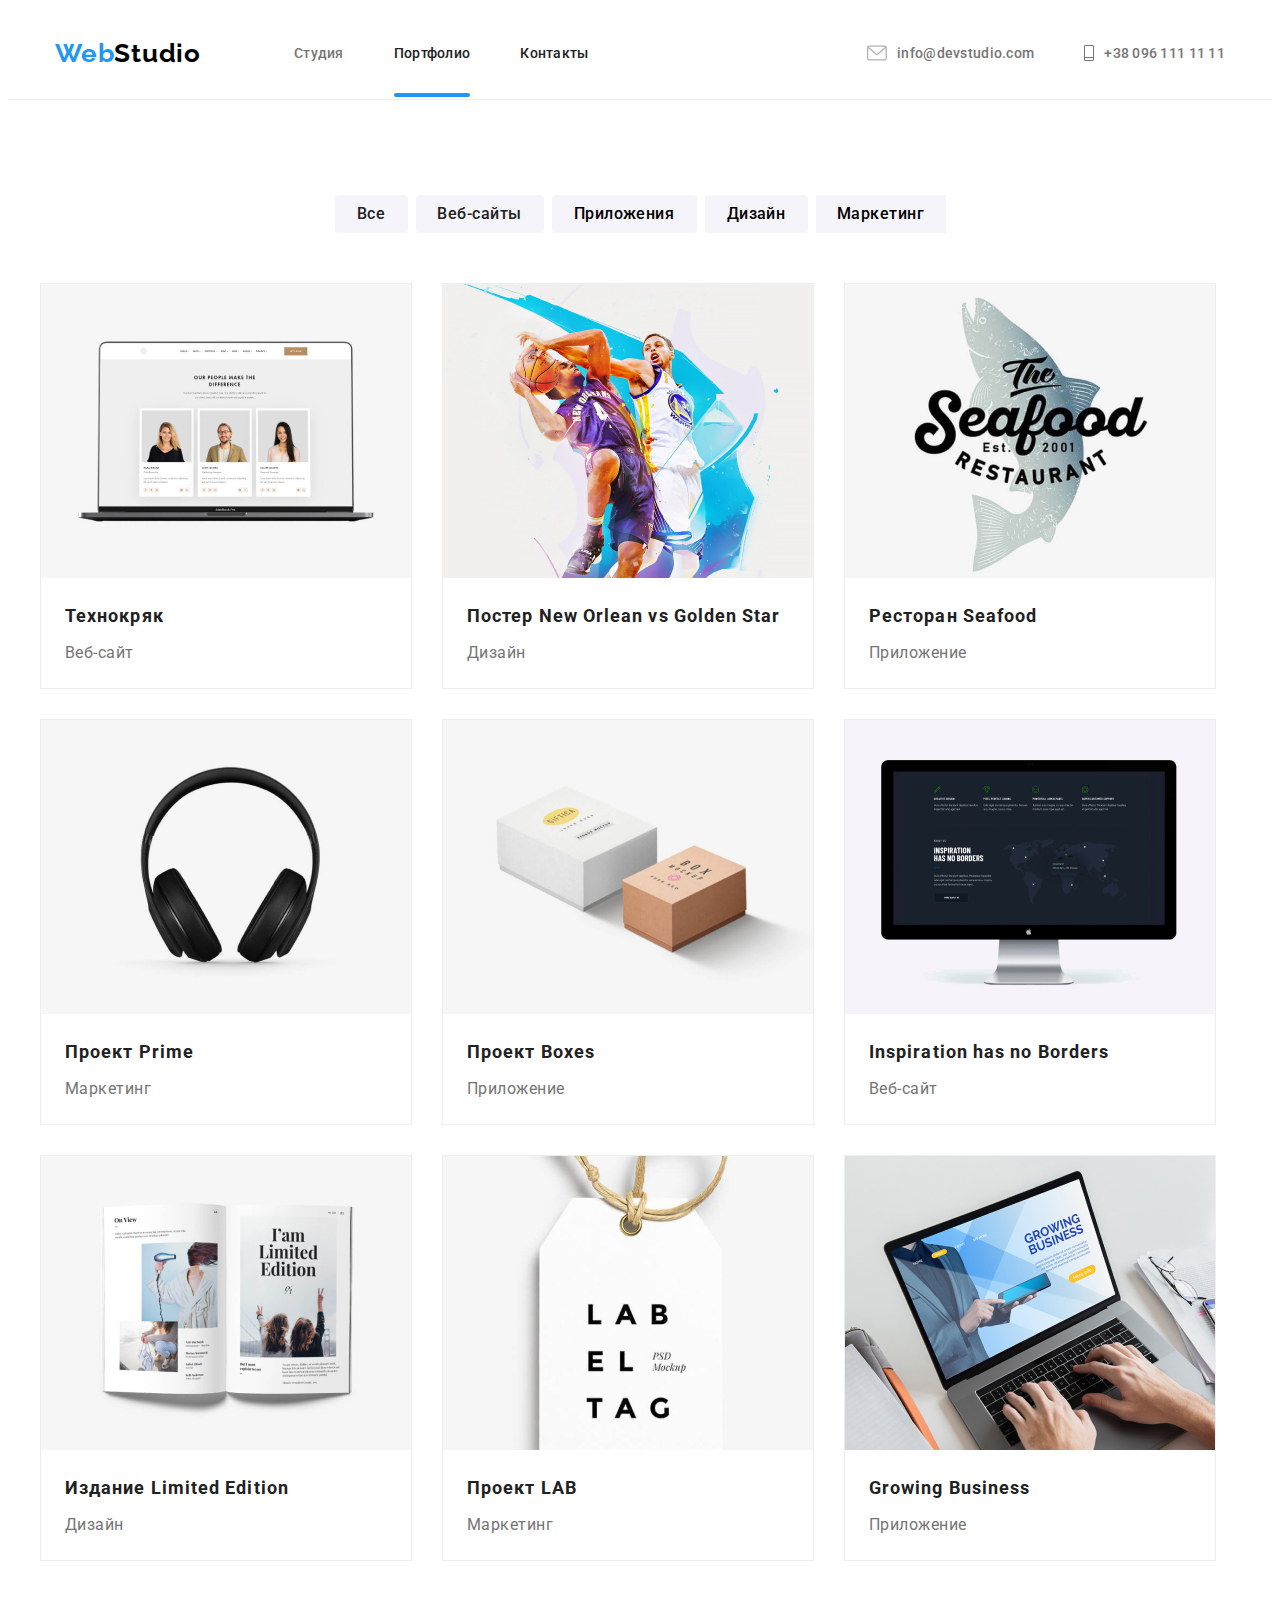
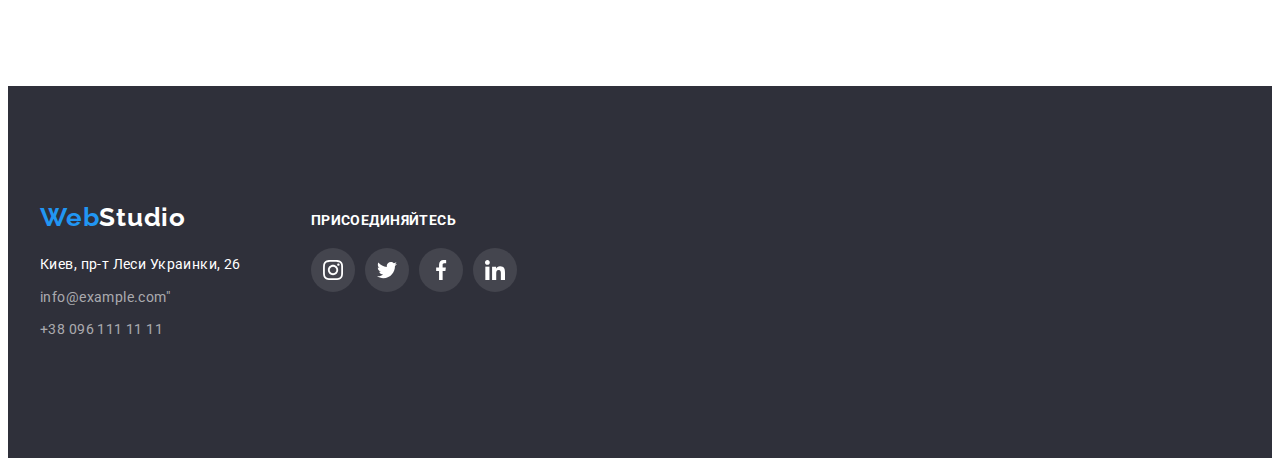
==== portfolio.html @ 0baa562d "new" ====
<!DOCTYPE html>
<html lang="en">
<head>
    <meta charset="UTF-8">
    <meta name="viewport" content="width=device-width, initial-scale=1.0">
    <title>Document</title>
    <link rel="stylesheet" href="https://cdnjs.cloudflare.com/ajax/libs/modern-normalize/1.0.0/modern-normalize.min.css"
        integrity="sha512-ISS7cAi1PEhQ8jnbJpJZMd29NlhNj4AWYyLOSp2CE/CsHxTCu+r+t0D2yoJudVrd0/8fTVPUVDzY5Tvli75u/g=="
        crossorigin="anonymous" />
<link rel="stylesheet" href="./css/styles.css">
<link rel="preconnect" href="https://fonts.gstatic.com">
<link href="https://fonts.googleapis.com/css2?family=Raleway:wght@700&family=Roboto:wght@400;500;700;900&display=swap"
    rel="stylesheet",  rel="preconnect" href="https://fonts.gstatic.com">
<link href="https://fonts.googleapis.com/css2?family=Raleway:wght@700&display=swap" rel="stylesheet">
</head>
<body>
   
    
    <header class="header bord">
        <div class="container">
            <nav class="navigation">
                <a class="navigation-logo" href=""><span class="web">Web</span><span class="studio">Studio</span></a>
                <ul class="navigation-list">
        
                    <li><a class="address-mail-folio" href="./index.html">Студия</a></li>
                    <li class="stidio-nav"><a class="navigation-list-item-portion" href="./portfolio.html">Портфолио</a></li>
                    <li><a class="navigation-list-item-in" href="">Контакты</a></li>
                </ul>
            </nav>
            <address class="address">
                <a class="navigation-list-item-blue" href="mailto:info@devstudio.com"><svg class="mail" width="16" height="12">
                        <use href="./images/sprite.svg#icon-mail"> </use>
                    </svg>
                    info@devstudio.com</a>
                <a class="header-phone" href="tel:+380961111111"><svg class="phone" width="10" height="16">
                        <use href="./images/sprite.svg#icon-phone"> </use>
                    </svg>+38 096 111 11 11</a>
            </address>
        </div>
    </header>

       <main>
         <section class="gallery">
             <ul  class="button container">
            <li  ><button  class="button-service-white  but-portfolio"  type="button">Все</li>
            <li > <button  class="button-service but-portfolio" type="button">Веб-сайты</button></li>
            <li><button  class="button-service-two but-portfolio" type="button">Приложения</button></li>
            <li><button  class="button-service-three but-portfolio" type="button">Дизайн</button></li>
            <li><button  class="button-service-four but-portfolio"type="button">Маркетинг</button><li>
            </ul>

         <div class= "container">
        <ul class=" work-once ">
            <li class="photo-portfolio-once">
                
            <a class="portfolio-shadow" href="">
                <div class="product-thumb">
            <img src="./portfolio/protfolio  images/main-page/tehnokryak-1.jpg" alt="" width="370" height="294">
            <div class="product-actions"><p class="over-text">
                Технокряк это современная площадка распространения коронавируса. Компании используют эту платформу для цифрового
                шпионажа и атак на защищённые сервера конкурентов.</p>
            </div>
            </div>
            
            <div class="discription-photo">
                <p class="descriptin-photo">
                    Технокряк
                </p>
                <p class="descriptin-photo-work">Веб-сайт </p>
                
            </div>  
            </a>
            </li>


            <li class="photo-portfolio-once">
                <a class="portfolio-shadow" href="">
                    <div class="product-thumb">
                <img src="./portfolio/protfolio  images/main-page/poster-2.jpg" alt="" width="370" height="294">
            <div class="product-actions">
                <p class="over-text">
                    Технокряк это современная площадка распространения коронавируса. Компании используют эту платформу для цифрового
                    шпионажа и атак на защищённые сервера конкурентов.</p>
            </div>
            </div>

                <div class="discription-photo">
                <p class="descriptin-photo">
                    Постер New Orlean vs Golden Star
                    </p>
                    <p class="descriptin-photo-work">Дизайн</p>
                    </div>
                </a>
            </li>

            <li class="photo-portfolio-twice">
                <a class="portfolio-shadow" href="">
                    <div class="product-thumb">
                <img src="./portfolio/protfolio  images/main-page/resyaurant-3.jpg" alt="" width="370" height="294">
                <div class="product-actions">
                    <p class="over-text">
                        Технокряк это современная площадка распространения коронавируса. Компании используют эту платформу для цифрового
                        шпионажа и атак на защищённые сервера конкурентов.</p>
                </div>
                </div>
                
                <div class="discription-photo">
                <p class="descriptin-photo">
                    Ресторан Seafood
                    </p>
                    <p class="descriptin-photo-work">Приложение</p>
                    </div>
               
            </li>
                         
            <li class="photo-portfolio-once">
                <a  class="portfolio-shadow" href="">
                    <div class="product-thumb">
                <img src="./portfolio/protfolio  images/main-page/img-4.jpg" alt="" width="370" height="294">
                    <div class="product-actions">
                        <p class="over-text">
                            Технокряк это современная площадка распространения коронавируса. Компании используют эту платформу для цифрового
                            шпионажа и атак на защищённые сервера конкурентов.</p>
                    </div>
                    </div>
                            
                <div class="discription-photo">
                <p class="descriptin-photo">
                    Проект Prime
                    </p >
                    <p class="descriptin-photo-work">Маркетинг</p>
                    </div>
                </a>
            </li>

            <li class="photo-portfolio-once">
                <a class="portfolio-shadow" href="">
                    <div class="product-thumb">
                <img src="./portfolio/protfolio  images/main-page/img-5.jpg" alt="" width="370" height="294">
                <div class="product-actions">
                    <p class="over-text">
                        Технокряк это современная площадка распространения коронавируса. Компании используют эту платформу для цифрового
                        шпионажа и атак на защищённые сервера конкурентов.</p>
                </div>
                </div>              
                        
                
                <div class="discription-photo">
                    <p class="descriptin-photo">
                    Проект Boxes
                    </p >
                    <p class="descriptin-photo-work">Приложение</p>
                    </div>
                    </a>
            </li>
            <li class="photo-portfolio-twice">
                <a  class="portfolio-shadow" href="">
                    <div class="product-thumb">
                <img src="./portfolio/protfolio  images/main-page/img-6.jpg" alt="" width="370" height="294">
                <div class="product-actions">
                    <p class="over-text">
                        Технокряк это современная площадка распространения коронавируса. Компании используют эту платформу для цифрового
                        шпионажа и атак на защищённые сервера конкурентов.</p>
                </div>
                </div>
                
                <div class="discription-photo">
                    <p class="descriptin-photo">
                    Inspiration has no Borders
                    </p>
                    <p class="descriptin-photo-work">Веб-сайт</p>
                    </div>
                    </a>
            </li>
            
            <li class="photo-portfolio-once">
                <a  class="portfolio-shadow" href="">
                    <div class="product-thumb">
                <img src="./portfolio/protfolio  images/main-page/img-7.jpg" alt="" width="370" height="294">
          <div class="product-actions">
         <p class="over-text">
        Технокряк это современная площадка распространения коронавируса. Компании используют эту платформу для цифрового
        шпионажа и атак на защищённые сервера конкурентов.</p>
             </div>
              </div>
                <div class="discription-photo">
                    <p class="descriptin-photo">
                    Издание Limited Edition
                    </p>
                    <p class="descriptin-photo-work">Дизайн</p>
                    </div>
                </a>
            </li>
            <li class="photo-portfolio-once">
                <a class="portfolio-shadow" href="">
                    <div class="product-thumb">
                <img src="./portfolio/protfolio  images/main-page/img-8.jpg" alt="" width="370" height="294">
            <div class="product-actions">
                <p class="over-text">
                    Технокряк это современная площадка распространения коронавируса. Компании используют эту платформу для цифрового
                    шпионажа и атак на защищённые сервера конкурентов.</p>
            </div>
            </div>

                <div class="discription-photo">
                    <p class="descriptin-photo">
                    Проект LAB
                    </p>
                    <p class="descriptin-photo-work">Маркетинг</p>
                    </div>
                </a>
            </li>
            <li class="photo-portfolio-twice">
                <a class="portfolio-shadow" href="">
                    <div class="product-thumb">
                <img src="./portfolio/protfolio  images/main-page/img-9.jpg" alt=""width="370" height="294">
                <div class="product-actions">
                    <p class="over-text">
                        Технокряк это современная площадка распространения коронавируса. Компании используют эту платформу для цифрового
                        шпионажа и атак на защищённые сервера конкурентов.</p>
                </div>
                </div>
                <div class="discription-photo">
                    <p class="descriptin-photo">
                    Growing Business
                    </p>
                    <p class="descriptin-photo-work">Приложение</p>
                </div>
            </a>
            </li>
        </ul>
        </div>
        
    </section>
    </main>
<footer class="cont-footer">
    <div class="container">
        <div class="nav-foot">
            <a class="navigation-logo-footer" href=""><span class="web">Web</span><span
                    class="studio-white">Studio</span></a>
            <address>

                <ul class="futer-ul">
                    <li class="address-footer-once"> <a class="address-style"
                            href="https://goo.gl/maps/gUX8hAbv2jHmD63R7 " target="_blank">Киев, пр-т Леси Украинки,
                            26</a></li>
                    <li class="address-footer"><a class="address-style-inf"
                            href="mailto:info@example.com">info@example.com"</a></li>
                    <li class="address-footer"><a class="address-style-inf" href="tel:+380961111111">+38 096 111 11
                            11</a></li>
                </ul>
            </address>
        </div>
        <div class="footer-social">
            <p class="footer-it"> присоединяйтесь</p>

            <ul class="social-network-footer">
                <li class="social-network-items"><a class="social-network-link-footer" href=""> <svg
                            class="network-photo-footer">
                            <use href="./images/sprite.svg#icon-instagram"></use>
                        </svg></a>
                </li>
                <li class="social-network-items"><a class="social-network-link-footer" href=""> <svg
                            class="network-photo-footer">
                            <use href="./images/sprite.svg#icon-twitter"></use>
                        </svg></a>
                </li>
                <li class="social-network-items"><a class="social-network-link-footer" href=""> <svg
                            class="network-photo-footer">
                            <use href="./images/sprite.svg#icon-facebook"></use>
                        </svg></a>
                </li>
                <li class="social-network-items"><a class="social-network-link-footer" href=""> <svg
                            class="network-photo-footer">
                            <use href="./images/sprite.svg#icon-linkedin"></use>
                        </svg></a>
                </li>
            </ul>
        </div>
    </div>

</footer>
</body>
</html>
---- css/styles.css ----
h1,
h2,
h3,
h4,
h5,
h6 {
  margin: 0;
}

ul,
ol {
  margin: 0;
  padding: 0;
}

p {
  margin: 0;
}
img {
  display: block;
}
/*HEADER!!!!!!!!!!!!!!!!!!!!!!!!!!!!!!!!!!!!!!!!!!!!!!!!!!!!!*/
.header .container {
  display: flex;
  align-items: center;
  width: 1170px;
  margin: 0 auto;
  padding-top: 30px;
  padding-bottom: 30px;
}
.address-mail::after {
  content: "";
  position: absolute;
  width: 100%;
  left: 0;
  bottom: 0;
  display: block;
  height: 4px;
  background: #2196f3;
  border-radius: 2px;
  transform: translateY(36px);
}
.navigation-list-item-portion::after {
  content: "";
  position: absolute;
  width: 100%;
  left: 0;
  bottom: 0;
  display: block;
  height: 4px;
  background: #2196f3;
  border-radius: 2px;
  transform: translateY(36px);
}
.stidio-nav {
  position: relative;
}
.address-mail {
   transition-duration: 250ms;
  transition-timing-function: cubic-bezier(0.4, 0, 0.2, 1);
                                      
}
.address-mail-folio {
  transition-duration: 250ms;
  transition-timing-function: cubic-bezier(0.4, 0, 0.2, 1);
     
}
.navigation-list-item {
  
 transition-duration: 250ms;
  transition-timing-function: cubic-bezier(0.4, 0, 0.2, 1);
      
}
.navigation-list-item-portion {
   
 transition-duration: 250ms;
  transition-timing-function: cubic-bezier(0.4, 0, 0.2, 1);
      
  
}
.mail {
   
  transition-duration: 250ms;
  transition-timing-function: cubic-bezier(0.4, 0, 0.2, 1);
 }   

.navigation-list-item-in {
  
  transition-duration: 250ms;
   transition-timing-function: cubic-bezier(0.4, 0, 0.2, 1);
  } 
.navigation-list-item-blue {
  transition-duration: 250ms;
  transition-timing-function: cubic-bezier(0.4, 0, 0.2, 1);
  } 
.header-phone {
  transition-duration: 250ms;
  transition-timing-function: cubic-bezier(0.4, 0, 0.2, 1);
  } 
.navigation {
  display: flex;
  align-items: center;
}
.navigation-list {
  display: flex;
}
.address {
  display: flex;
  margin-left: auto;
}
.header .navigation-logo {
  animation-duration: 1000ms;/* задаем время анимации */
  animation-iteration-count: 2;/* количество повторений анимации*/
}
.address-mail {
  outline: none;
}
.address-mail-folio {
  outline: none;
}
.navigation-list-item {
  margin-left: 50px;
  text-decoration: none;
  outline: none;
  position: relative;
}
.navigation-list-item-portion {
  margin-left: 50px;
  text-decoration: none;
  outline: none;
  position: relative;
}
.address-footer {
  display: flex;
  align-items: center;
}
.navigation-list-item-blue {
  margin-right: 50px;
  text-decoration: none;
}
.container {
  width: 1200px;
  margin: 0 auto;
  flex-wrap: wrap;
  list-style: none;
  /*justify-content: center;*/
  display: flex;
}
.navigation-list-item-in {
  margin-left: 50px;
}

.navigation-list-item,
.navigation-list-item-port,
.navigation-list-item-in,
.navigation-list-item-portion {
  font-family: "Roboto", sans-serif;
  font-weight: 500;
  font-size: 14px;
  line-height: 1.1422;
  letter-spacing: 0.02em;
  color: #212121;
  text-decoration: none;
  list-style-type: none;
  outline: none;
}

.address-mail,
.address-mail-folio,
.header-phone {
  font-family: "Roboto", sans-serif;
  font-style: normal;
  font-weight: 500;
  font-size: 14px;
  line-height: 1.1422;
  letter-spacing: 0.02em;
  color: #757575;
  text-decoration: none;
}

.address-mail:hover,/*hover for e-mail address*/
.address-mail:focus {
  color: #2196f3;
}
.address-mail-folio:hover,/*hover for e-mail address*/
.address-mail-.address-mail-folio {
  color: #2196f3;
}

.button-service:hover,
.button-service:focus {
  background-color: #2196f3;
  color: white;
}

/*HERO*/
.hero {
  background: #2f303a;
  background-image: linear-gradient(
      rgba(47, 48, 58, 0.4),
      rgba(47, 48, 58, 0.4)
    ),
    url("../images/hero/bg.jpg"); /*задаем фон в виде картинки*/ /* обязательно задаем!!!!!!!!!!!!!!!!!!!!!!!!!!!!!!!!!!!!!!!!!!!!!!!!!*/

  background-size: cover; /* обязательно задаем!!!!!!!!!!!!!!!!!!!!!!!!!!!!!!!!!!!!!!!!!!!!!!!!!*/

  background-repeat: no-repeat; /* обязательно задаем!!!!!!!!!!!!!!!!!!!!!!!!!!!!!!!!!!!!!!!!!!!!!!!!!*/
  align-items: center;
  padding: 200px 0;
}

.modal-button {
  font-family: "Roboto", sans-serif;
  font-style: normal;
  font-weight: bold;
  font-size: 16px;
  line-height: 30px;
  align-items: center;
  text-align: center;
  letter-spacing: 0.06em;
  color: #ffffff;
  padding-left: 30px;
  padding-right: 30px;
  padding-top: 10px;
  padding-bottom: 10px;
}
.service-button {
  margin: 0 auto;
  display: block;
  min-width: 200px;
  height: 50px;
  background: #2196f3;
  box-shadow: 0px 4px 4px rgba(0, 0, 0, 0.15);
  border-radius: 4px;
  cursor: pointer; /*рука на кнопке*/
  margin-top: 30px;
}
.hero-title {
  font-family: "Roboto", sans-serif;
  font-style: normal;
  font-weight: 900;
  font-size: 44px;
  line-height: 1.363;
  text-align: center;
  letter-spacing: 0.06em;
  text-transform: uppercase;
  color: #ffffff;
  width: 696px;
  margin: 0 auto;
}
/*OUR WORK IDEA */
.work-idea {
  font-family: "Roboto", sans-serif;
  font-style: normal;
  font-weight: bold;
  font-size: 14px;
  line-height: 16px;
  letter-spacing: 0.03em;
  text-transform: uppercase;
  color: #212121;
  list-style-type: none;
  margin-bottom: 10px;
}
.work {
  list-style-type: none;
}
.work-footer {
  display: flex;
  list-style-type: none;
  align-items: center;
  flex-direction: column;
}
.futer-ul {
  list-style-type: none;
  padding-top: 20px;
}
.work-ul {
  display: flex;
  list-style: none;
  align-items: center;
}
.work-idea-optoins {
  font-family: "Roboto", sans-serif;
  font-style: normal;
  font-weight: normal;
  font-size: 14px;
  line-height: 24px;
  letter-spacing: 0.03em;
  color: #757575;
}

.work-desk {
  padding-right: 30px;
  width: 275px;
  margin-right: 30px;
}
.work-desk-once {
  max-width: 275px;
}

.photo-work {
  padding-right: 30px;
  position: relative;
}

/*OUR prpcess, our peple*/
.work-people {
  background: #f5f4fa;
  margin: 0 auto;
  padding-top: 95px;
  padding-bottom: 95px;
}

.work-process {
  font-family: "Roboto", sans-serif;
  font-style: normal;
  font-weight: bold;
  font-size: 36px;
  line-height: 42px;
  text-align: center;
  letter-spacing: 0.03em;
  color: #212121;
  padding-bottom: 50px;
  margin: 0 auto;
}
.work-blok {
  padding-top: 95px;
  padding-bottom: 95px;
}
.person {
  margin-right: 30px;
  background: #ffffff;
  cursor: pointer;
  max-width: 270px;
  height: 428px;
}
.person-once {
  background: #ffffff;
  cursor: pointer;
  max-width: 270px;
  height: 428px;
}
.name-one {
  font-family: "Roboto", sans-serif;
  font-style: normal;
  font-weight: 500;
  font-size: 16px;
  line-height: 19px;
  letter-spacing: 0.03em;
  color: #212121;
  padding-left: 59px;
  padding-right: 59px;
  padding-top: 30px;
  padding-bottom: 10px;
}
.name-fr {
  font-family: "Roboto", sans-serif;
  font-style: normal;
  font-weight: 500;
  font-size: 16px;
  line-height: 19px;
  letter-spacing: 0.03em;
  color: #212121;
  padding-left: 80px;
  padding-right: 80px;
  padding-top: 30px;
  padding-bottom: 10px;
}
.name-mark {
  font-family: "Roboto", sans-serif;
  font-style: normal;
  font-weight: 500;
  font-size: 16px;
  line-height: 19px;
  letter-spacing: 0.03em;
  color: #212121;
  padding-left: 60px;
  padding-right: 60px;
  padding-top: 30px;
  padding-bottom: 10px;
}
.name-diz {
  font-family: "Roboto", sans-serif;
  font-style: normal;
  font-weight: 500;
  font-size: 16px;
  line-height: 19px;
  letter-spacing: 0.03em;
  color: #212121;
  padding-left: 60px;
  padding-right: 60px;
  padding-top: 30px;
  padding-bottom: 10px;
}
.professional {
  font-family: "Roboto", sans-serif;
  font-style: normal;
  font-weight: normal;
  font-size: 16px;
  line-height: 19px;
  /* identical to box height */
  letter-spacing: 0.03em;
  color: #757575;
  padding-top: 10px;
  padding-bottom: 15px;
  text-align: center;
}
.cont-footer {
  display: flex;
  align-items: center;
  padding-top: 60px;
  padding-bottom: 60px;
  height: 252px;
  background: #2f303a;
}

/*OUR process, our peple*/

/*ADDRESS*/
.address-style {
  font-family: "Roboto", sans-serif;
  font-style: normal;
  font-weight: normal;
  font-size: 14px;
  line-height: 1.71;
  letter-spacing: 0.03em;
  text-decoration: none;
  color: #ffffff;
}
.address-style-inf {
  font-family: "Roboto", sans-serif;
  font-style: normal;
  font-weight: normal;
  font-size: 14px;
  line-height: 1.71;
  letter-spacing: 0.03em;
  text-decoration: none;
  color: rgba(255, 255, 255, 0.6);
}

/*ADDRESS*/
.studio {
  font-family: "Raleway", sans-serif;
  font-style: normal;
  font-weight: bold;
  font-size: 26px;
  line-height: 1.19;
  letter-spacing: 0.03em;
  text-decoration: none;
  color: black;
}
.web {
  font-family: Raleway;
  font-style: normal;
  font-weight: bold;
  font-size: 26px;
  line-height: 1.19;
  letter-spacing: 0.03em;
  color: #2196f3;
}

.navigation-list-item-port {
  font-family: Roboto;
  font-style: normal;
  font-weight: 500;
  font-size: 14px;
  line-height: 1.142;
  letter-spacing: 0.02em;
  color: #212121;
}

.address-mail-port,
.header-phone-port {
  font-family: "Roboto", sans-serif;
  font-style: normal;
  font-weight: 500;
  font-size: 14px;
  line-height: 1.142;
  letter-spacing: 0.02em;
  text-decoration: none;
  color: #757575;
}
.descriptin-photo {
  font-family: "Roboto", sans-serif;
  font-style: normal;
  font-weight: bold;
  font-size: 18px;
  line-height: 2;
  letter-spacing: 0.06em;
  color: #212121;
  padding-bottom: 4px;
  text-decoration: none;
}
.descriptin-photo-work {
  font-family: "Roboto", sans-serif;
  font-style: normal;
  font-weight: normal;
  font-size: 16px;
  line-height: 1.875;
  letter-spacing: 0.03em;
  color: #757575;
  text-decoration: none;
}
.navigation-logo {
  font-family: Raleway;
  font-style: normal;
  font-weight: bold;
  font-size: 26px;
  line-height: 1.19;
  letter-spacing: 0.03em;
  color: #2196f3;
  text-decoration: none;
  outline: none;
  padding-right: 93px;
}
.navigation-logo-footer {
  width: 145px;
  height: 31px;
  font-family: Raleway;
  font-style: normal;
  font-weight: bold;
  font-size: 26px;
  line-height: 31px;
  letter-spacing: 0.03em;
  text-decoration: none;
}
.address-style {
  font-family: "Roboto", sans-serif;
  font-style: normal;
  font-weight: normal;
  font-size: 14px;
  line-height: 1.714;
  letter-spacing: 0.03em;
  text-decoration: none;
  /*color: #FFFFFF;*/
}

.navigation-list {
  list-style-type: none;
}
.studio-white {
  color: white;
}

.navigation-list-item-blue {
  font-family: "Roboto", sans-serif;
  font-style: normal;
  font-weight: 500;
  font-size: 14px;
  line-height: 16px;
  letter-spacing: 0.02em;
  color: #757575;
  outline: none;
}

.navigation-list-item-blue:hover,
.navigation-list-item-blue:focus {
  color: #2196f3;
}

.navigation-list-item-port-blue {
  font-family: "Roboto", sans-serif; /*задаем голубой для*/
  font-style: normal;
  font-weight: 500;
  font-size: 14px;
  line-height: 16px;
  letter-spacing: 0.02em;
  color: #2196f3;
  text-decoration: none;
}

.button-service {
  list-style-type: none;
  font-family: Roboto;
  font-style: normal;
  font-weight: 500;
  font-size: 16px;
  line-height: 26px;
  text-align: center;
  letter-spacing: 0.03em;
  color: #212121;
  width: 128px;
  height: 38px;
  background: #f5f4fa;
  border-radius: 4px;
  border: none;
  outline: none;
}

.header-phone:hover,/*hover for e-mail address*/
.header-phone:focus {
  color: #2196f3;
  outline: none;
}

.button-service-white {
  font-family: "Roboto", sans-serif;
  font-style: normal;
  font-weight: 500;
  font-size: 16px;
  line-height: 26px;
  letter-spacing: 0.03em;
  color: #212121;
  margin-right: 8px;
  width: 73px;
  height: 38px;
  cursor: pointer;
  background: #f5f4fa;
  border-radius: 4px;
  border: none;
  outline: none;
}
.button-service-white:hover,
.button-service-white:focus {
  background-color: #2196f3;
  color: white;
}

.address-footer {
  padding-top: 9px;
}

/*--------------------------------ПОРТФОЛИО-------------------------------*/
.header-portfolio {
  display: flex;
  align-items: center;
  padding-top: 30px;
  padding-bottom: 30px;
}
.work-portfolio {
  list-style: none;
  display: flex;
}
.navigation-partfolio {
  display: flex;
  align-items: center;
}
.address-porfolio {
  display: flex;
  align-items: center;
}
.navigation-logo-partfolio {
  margin-right: 95px;
  text-decoration: none;
}
.nav {
  margin-right: 50px;
}
.navigation-list-item-port-contact {
  font-family: Roboto;
  font-style: normal;
  font-weight: 500;
  font-size: 14px;
  line-height: 1.142;
  letter-spacing: 0.02em;
  color: #212121;
  text-decoration: none;
}
.address-porfolio {
  margin-left: auto;
}
.address-mail-port {
  margin-right: 50px;
}
.button {
  display: flex;
  text-align: center;
  justify-content: center;
  padding-bottom: 50px;
  list-style-type: none;
}

.button-service {
  margin-right: 8px;
  width: 128px;
  height: 38px;
  background: #f5f4fa;
  border-radius: 4px;
  cursor: pointer;
  font-family: Roboto;
  font-style: normal;
  font-weight: 500;
  font-size: 16px;
  line-height: 26px;
  text-align: center;
  letter-spacing: 0.03em;
  border: none;
  outline: none;
}

.button-service-two {
  margin-right: 8px;
  width: 145px;
  height: 38px;
  background: #f5f4fa;
  border-radius: 4px;
  cursor: pointer;
  font-family: Roboto;
  font-style: normal;
  font-weight: 500;
  font-size: 16px;
  line-height: 26px;
  text-align: center;
  letter-spacing: 0.03em;
  border: none;
  outline: none;
}
.button-service-two:hover,
.button-service-two:focus {
  background-color: #2196f3;
  color: white;
}

.button-service-three {
  margin-right: 8px;
  width: 103px;
  height: 38px;
  background: #f5f4fa;
  border-radius: 4px;
  cursor: pointer;
  font-family: Roboto;
  font-style: normal;
  font-weight: 500;
  font-size: 16px;
  line-height: 26px;
  text-align: center;
  letter-spacing: 0.03em;
  border: none;
  outline: none;
}
.button-service-three:hover,
.button-service-three:focus {
  background-color: #2196f3;
  color: white;
}
.button-service-four {
  width: 130px;
  height: 38px;
  background: #f5f4fa;
  cursor: pointer;
  font-family: Roboto;
  font-style: normal;
  font-weight: 500;
  font-size: 16px;
  line-height: 26px;
  text-align: center;
  letter-spacing: 0.03em;
  border: none;
  outline: none;
}
.button-service-four:hover,
.button-service-four:focus {
  background-color: #2196f3;
  color: white;
}
.work-once {
  list-style: none;
  display: flex;
  flex-wrap: wrap; /*-----------------------------------очень важно*/
}
.photo-portfolio-once {
 margin-right: 30px;
  margin-bottom: 30px;
  background: #ffffff;
  box-sizing: border-box;
  cursor: pointer;
  text-decoration: none;
  background: #ffffff;
  border: 1px solid #eeeeee;
  box-sizing: border-box;
 
  }

.photo-portfolio-once:hover,
.photo-portfolio-once:focus {
  box-shadow: 0px 1px 1px rgba(0, 0, 0, 0.12), 0px 4px 4px rgba(0, 0, 0, 0.06),
    1px 4px 6px rgba(0, 0, 0, 0.16);
}

.portfolio-shadow {
  text-decoration: none;
 
   
}

.portfolio-shadow:focus {
  display: block;
  box-shadow: 0px 1px 1px rgba(0, 0, 0, 0.12), 0px 4px 4px rgba(0, 0, 0, 0.06),
    1px 4px 6px rgba(0, 0, 0, 0.16);

}

.photo-portfolio-twice:hover,
.photo-portfolio-twice:focus {
  box-shadow: 0px 1px 1px rgba(0, 0, 0, 0.12), 0px 4px 4px rgba(0, 0, 0, 0.06),
    1px 4px 6px rgba(0, 0, 0, 0.16);
}

.photo-portfolio-twice {
  margin-bottom: 30px;
  background: #ffffff;
  border: 1px solid #eeeeee;
  box-sizing: border-box;
  cursor: pointer;
  border: 1px solid #eeeeee;
  box-sizing: border-box;
  outline: none;
}
.discription-photo {
  padding-left: 24px;
  padding-right: 24px;
  padding-top: 20px;
  padding-bottom: 20px;
  text-decoration: none;
}
.bord {
  border-bottom: 1px solid #ececec;
}
.gallery {
  padding-bottom: 95px;
  padding-top: 95px;
}
.header-phone:hover,/*hover for e-mail address*/
.header-phone:focus {
  color: #2196f3;
}

.navigation-list-item:hover,/*hover for e-mail address*/
.navigation-list-item:focus {
  color: #2196f3;
}
.navigation-list-item-portion:hover,/*hover for e-mail address*/
.navigation-list-item-portion:focus {
  color: #2196f3;
}
.mail {
  color: #757575;
  margin-right: 10px;
}

.navigation-list-item-blue {
  display: flex;
  align-items: center;
}
.phone {
  margin-right: 10px;
  color: #757575;
}
.header-phone {
  display: flex;
  align-items: center;
}

.navigation-list-item-in:hover,
.navigation-list-item-in:focus {
  color: #2196f3;
}
.social-network {
  display: flex;
  justify-content: space-between;
  list-style: none;
  padding-bottom: 30px;
  padding-right: 30px;
  padding-left: 30px;
}
.social-network-link {
  /* родной цвет окошка*/
  width: 44px;
  height: 44px;
  background-color: #ffffff;
  display: block;
  border-radius: 50%;
  display: flex;
  justify-content: center;
  align-items: center;
  outline: none;
  transition-property: background-color;
  transition-duration: 250ms;
  transition-timing-function: cubic-bezier(0.4, 0, 0.2, 1);
  }
  .social-network-link-footer{
  transition-property: background-color;
  transition-duration: 250ms;
  transition-timing-function: cubic-bezier(0.4, 0, 0.2, 1);
  }


.social-network-link:hover,
.social-network-link:focus {
  background: #2196f3; /* наводим на ссылку и получаем ховер*/
}

.social-network-link:hover .network-photo,
.social-network-link:focus .network-photo {
  /*наводим на родной цвет а получаем ховер иконки*/
  fill: #ffffff;
}

.network-photo {
  width: 20px;
  height: 20px;
  color: #afb1b8; /*родной цвет иконки*/
  transition: fill 250ms  cubic-bezier(0.4, 0, 0.2, 1) ;
}
.network-photo {
  fill: currentColor; /* утверждаем родной цвет*/
}
.social-network-link-footer:hover,
.social-network-link-footer:focus {
  background: #2196f3;
  outline: none;
}

.network-photo-footer {
  width: 20px;
  height: 20px;
  color: #ffffff;
  transition: fill 250ms  cubic-bezier(0.4, 0, 0.2, 1) ;
}
.network-photo-footer {
  fill: currentColor;
}

.social-network-link-footer {
  width: 44px;
  height: 44px;
  background: #2f303a;
  background-image: linear-gradient(
    rgba(255, 255, 255, 0.1),
    rgba(255, 255, 255, 0.1)
  );
  display: block;
  border-radius: 50%;
  display: flex;
  justify-content: center;
  align-items: center;
}
.person:hover,
.person:focus {
  box-shadow: 0px 1px 3px rgba(0, 0, 0, 0.12), 0px 1px 1px rgba(0, 0, 0, 0.14),
    0px 2px 1px rgba(0, 0, 0, 0.2);
  border-radius: 0px 0px 4px 4px;
}
.person-once:hover,
.person-once:focus {
  box-shadow: 0px 1px 3px rgba(0, 0, 0, 0.12), 0px 1px 1px rgba(0, 0, 0, 0.14),
    0px 2px 1px rgba(0, 0, 0, 0.2);
  border-radius: 0px 0px 4px 4px;
}

.footer-it {
  font-family: Roboto;
  font-style: normal;
  font-weight: bold;
  font-size: 14px;
  line-height: 16px;
  letter-spacing: 0.03em;
  text-transform: uppercase;
  color: #ffffff;
}
.footer-social {
  display: block;
  padding-top: 70px;
  padding-bottom: 60px;
  padding-left: 70px;
}
.social-network-footer {
  display: flex;
  list-style: none;
}
.nav-foot {
  padding-top: 60px;
  padding-bottom: 60px;
}
.social-network-footer {
  padding-top: 20px;
}
.social-network-items {
  padding-right: 10px;
}
.container-hero {
  width: 1200px;
  margin: 0 auto;
  flex-wrap: wrap;
  list-style: none;
  justify-content: center;
}

.container-footer {
  width: 1200px;
  margin: 0 auto;
  flex-wrap: wrap;
  list-style: none;
  display: flex;
}
.photo-before-list {
  display: flex;
  list-style-type: none;
}
.photo-before-list-icon {
  width: 270px;
  height: 120px;
  background: #f5f4fa;
  border-radius: 4px;
}
.photo-before {
  padding-top: 95px;
  padding-bottom: 30px;
}
.photo-before-list-icon {
  margin-right: 30px;
  justify-content: center;
  display: flex;
  align-items: center;
}
.our-client {
  font-family: Roboto;
  font-style: normal;
  font-weight: bold;
  font-size: 36px;
  line-height: 42px;
  text-align: center;
  letter-spacing: 0.03em;
  color: #212121;
  margin: 0 auto;
  padding-bottom: 50px;
}
.client-list {
  display: flex;
  list-style-type: none;
  align-items: center;
  justify-content: space-between;
}
.client {
  padding-top: 95px;
  padding-bottom: 95px;
}
.client-items {
  width: 170px;
  height: 90px;
  border: 1px solid #afb1b8;
  box-sizing: border-box;
  border-radius: 4px;
  justify-content: center;
  display: flex;
  align-items: center;
}
.container-client {
  width: 1200px;
  margin: 0 auto;
  flex-wrap: wrap;
  list-style: none;
  /*justify-content: center;*/
}
.client-photo {
  color: #afb1b8; /*родной цвет иконки*/
  display: flex;
  align-items: center;
}
.client-photo {
  fill: currentColor; /* утверждаем родной цвет*/
}

.client-items-link {
  display: flex;
  border: 1px solid #afb1b8;
  justify-content: center;
  align-items: center;
  width: 170px;
  height: 90px;
  outline-color: #2196f3;
}

.client-items-link:hover .client-photo {
  color: #2196f3;
}
.header-phone:hover .phone {
  fill: #2196f3;
}
.header-phone:focus .phone {
  fill: #2196f3;
}
.phone {
  fill: currentColor;
} /* утверждаем родной цвет*/

.mail {
  width: 20px;
  height: 20px;
  color: #afb1b8; /*родной цвет иконки*/
}
.mail {
  fill: currentColor; /* утверждаем родной цвет*/
}

.navigation-list-item-blue:hover .mail {
  fill: #2196f3;
}
.navigation-list-item-blue:focus .mail {
  fill: #2196f3;
}
.client-items-link:hover {
  border-color: #2196f3;
}

.client-items-link:hover .client-photo,
.client-items-link:focus .client-photo {
  color: #2196f3;
}
.advance {
  position: absolute;
  width: 370px;
  height: 70px;
  font-family: Roboto;
  font-style: normal;
  font-weight: bold;
  font-size: 14px;
  line-height: 16px;
  text-align: center;
  letter-spacing: 0.03em;
  text-transform: uppercase;
  color: #ffffff;
  background: rgba(47, 48, 58, 0.8);
  margin 0: auto;
  padding-top: 27px;
  padding-bottom: 27px;
  position: absolute;
  top:225px;
}
.backdrop{
  position: fixed;
  left: 0;
  top:0;
  z-index: 100;
  width: 100%;
  height: 100%;
  background: rgba(0, 0, 0, 0.2);
  transition: all 500ms linear;
 
}
.modal{
width: 528px;
min-height: 581px;
background-color: white;
position: absolute;
top: 50%;                                   /*ИДЕАЛЬНОЕ ЦЕНТРИРОВАНИЕ*/
left: 50%;
transform: translate(-50%, -50%);
}
.close-btn{
border-radius: 50%;
width: 30px;
height: 30px;
right:8px;
top: 8px;
background: #FFFFFF;
border: 1px solid rgba(0, 0, 0, 0.1);
box-sizing: border-box;
cursor: pointer;
position: absolute;
}
.is-hidden{
 opacity: 0;                         /*прячем кнопку*/
  visibility: hidden;
  pointer-events: none;
 }

.product-actions{
 
  display: flex;
  position: absolute;
  left: 50%;
  top:50%;
  transform: translate(-50%,-50%);
  opacity: 0;
  }
.over-text{
width: 322px;
height: 168px;
display: flex;
justify-content: center;
align-items: center;
font-family: Roboto;
font-style: normal;
font-weight: normal;
font-size: 18px;
line-height: 28px;
letter-spacing: 0.03em;
color: #FFFFFF;
}

.product-thumb{position: relative;
 overflow: hidden;}

.photo-portfolio-once:hover .product-actions{opacity: 1;}
.portfolio-shadow:focus .product-actions{opacity: 1;}

.product-thumb::before{
  content: "";
  width:100% ;
  height: 100%;
  background: rgba(33, 150, 243, 0.9);
  display: inline-block;
  position: absolute;
  /*opacity: 0;*/
  transform: translateY(100%);
  transition: transform 250ms  cubic-bezier(0.4, 0, 0.2, 1) ;
  }
.photo-portfolio-once:hover  .product-thumb::before{
  transform: translateY(0);
  }
  .portfolio-shadow:focus  .product-thumb::before{
  transform: translateY(0);
  }
  .photo-portfolio-twice:hover  .product-thumb::before{
  transform: translateY(0);
  }
  .photo-portfolio-twice:hover .product-actions{opacity: 1;}

  .but-portfolio {
  transition-duration: 250ms;
  transition-timing-function: cubic-bezier(0.4, 0, 0.2, 1);}
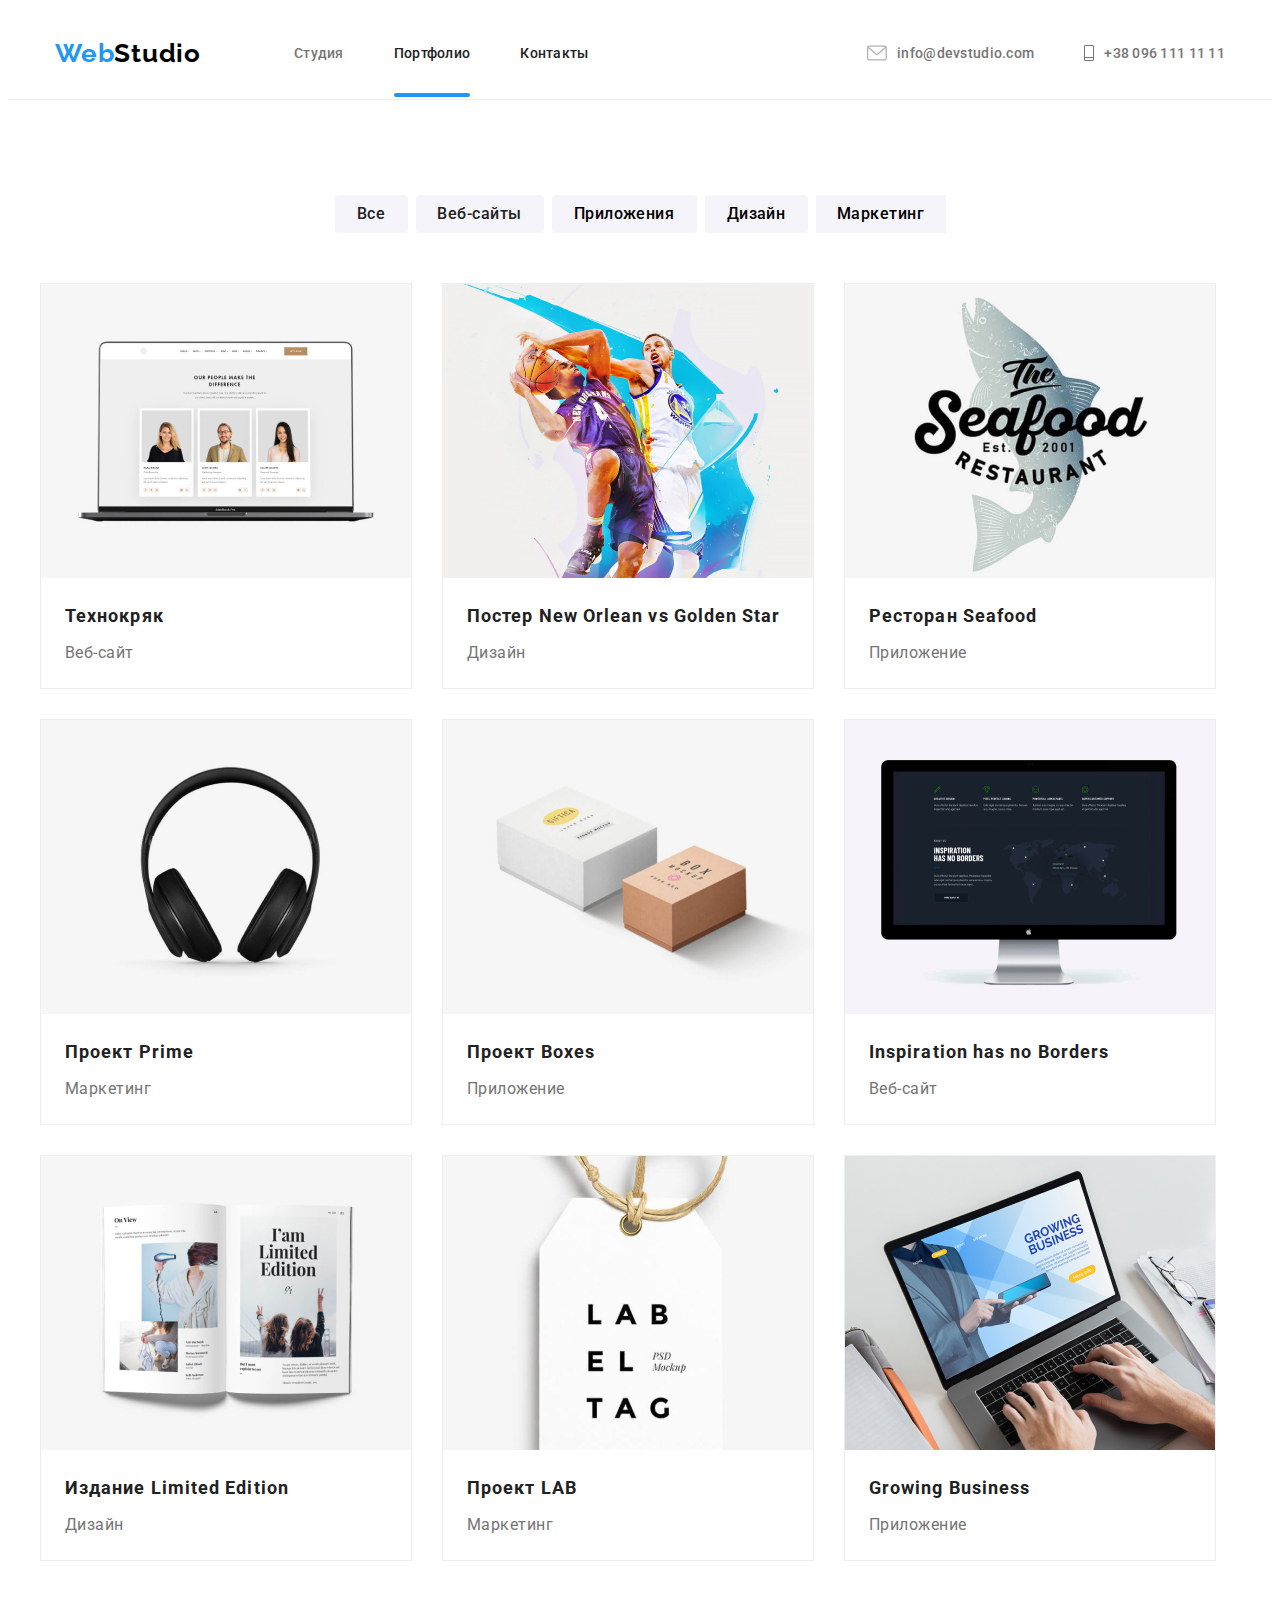
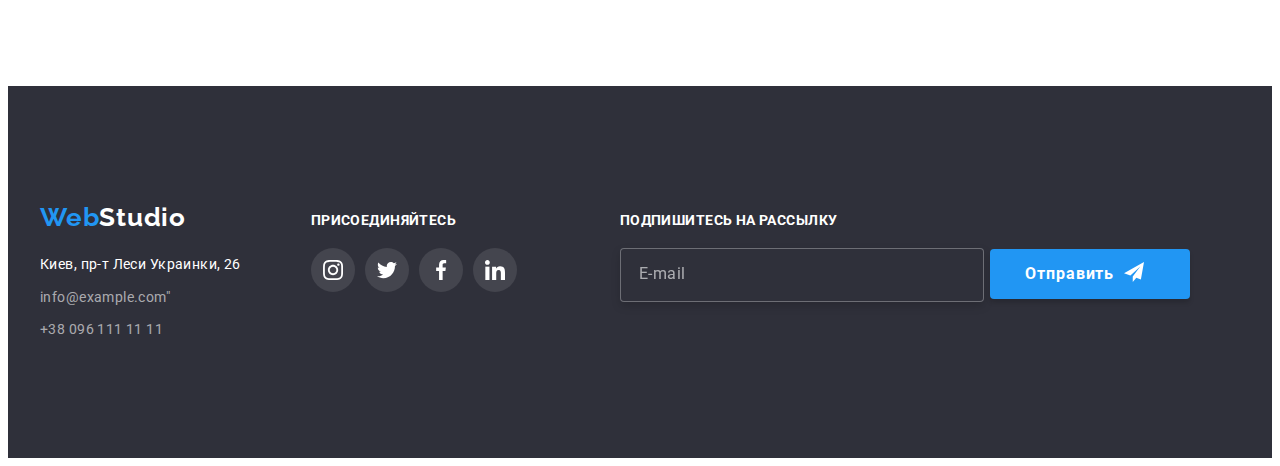
==== commit fb3b35b5: "new" ====
--- a/portfolio.html
+++ b/portfolio.html
@@ -277,6 +277,17 @@
                 </li>
             </ul>
         </div>
+        <form class="footer-input" autocomplete="off">
+            <p class="footer-it">Подпишитесь на рассылку</p>
+            <label class="social-network-footer-label">
+                <input type="email" class="footer-inp" name="user_message" placeholder="E-mail">
+            </label>
+            <button type="submit" class="modal_form_btn_foot"><span class="btn_ft">Отправить</span><a class="foot-send"
+                    href=""> <svg class="network-photo">
+                        <use href="./spritemodal/sprite.svg#icon-icon-send"></use>
+                    </svg></a></button>
+
+        </form>
     </div>
 
 </footer>
--- a/css/styles.css
+++ b/css/styles.css
@@ -224,6 +224,9 @@
   padding-top: 10px;
   padding-bottom: 10px;
 }
+
+
+
 .service-button {
   margin: 0 auto;
   display: block;
@@ -964,6 +967,13 @@
   padding-bottom: 60px;
   padding-left: 70px;
 }
+.footer-input {
+  display: block;
+  padding-top: 70px;
+  padding-bottom: 60px;
+  padding-left: 93px;
+  position: relative;
+}
 .social-network-footer {
   display: flex;
   list-style: none;
@@ -975,9 +985,23 @@
 .social-network-footer {
   padding-top: 20px;
 }
+.social-network-footer-label{
+  display: flex;
+  padding-top: 20px;
+  }
 .social-network-items {
   padding-right: 10px;
 }
+.footer-inp{
+width: 358px;
+height: 50px;
+border: 1px solid rgba(255, 255, 255, 0.3);
+filter: drop-shadow(0px 4px 4px rgba(0, 0, 0, 0.15));
+border-radius: 4px;
+background: #2F303A;
+resize: none;
+color: rgba(255, 255, 255, 0.6);
+ }
 .container-hero {
   width: 1200px;
   margin: 0 auto;
@@ -1146,6 +1170,244 @@
 top: 50%;                                   /*ИДЕАЛЬНОЕ ЦЕНТРИРОВАНИЕ*/
 left: 50%;
 transform: translate(-50%, -50%);
+padding: 40px;
+}
+.modal_form{
+  display: flex;
+  flex-direction: column;
+}
+.modal-form_input{
+  width: 100%;
+  height: 40px;
+  border: 1px solid rgba(33, 33, 33, 0.2);
+  border-radius: 4px;
+  padding-left: 42px;
+}
+.modal-form_input:focus{
+  outline: none;
+  border-color:  #2196F3;
+  transition-duration: 250ms;
+  transition-timing-function: cubic-bezier(0.4, 0, 0.2, 1);
+}
+.modal_form_message:focus{
+  outline: none;
+  border-color:  #2196F3;
+  transition-duration: 250ms;
+  transition-timing-function: cubic-bezier(0.4, 0, 0.2, 1);}
+.modal_form_policy_tex:focus{
+  outline: none;
+  color:  #2196F3;
+  transition-duration: 250ms;
+  transition-timing-function: cubic-bezier(0.4, 0, 0.2, 1);}
+  .footer-inp:focus{
+  outline: none;
+  border-color: #2196F3;
+  transition-duration: 250ms;
+  transition-timing-function: cubic-bezier(0.4, 0, 0.2, 1);}
+
+.modal_form_icon{
+  display: block;
+  width: 18px;
+  height: 18px;
+  position: absolute;
+  top: 50%;
+  transform: translateY(-50%);
+  left: 12px;
+  transition-duration: 250ms;
+  transition-timing-function: cubic-bezier(0.4, 0, 0.2, 1);
+                                  
+}
+.modal_form_message::placeholder{ 
+font-family: Roboto;
+font-style: normal;
+font-weight: normal;
+font-size: 12px;
+line-height: 14px;
+letter-spacing: 0.01em;
+color: rgba(117, 117, 117, 0.5);
+}
+.footer-inp::placeholder{
+font-family: Roboto;
+font-style: normal;
+font-weight: normal;
+font-size: 16px;
+line-height: 20px;
+
+letter-spacing: 0.03em;
+color: rgba(255, 255, 255, 0.6);
+padding-left: 16px;
+padding-top: 15px;
+padding-bottom:15px;
+}
+.modal-form_input:focus+.modal_form_icon{fill: #188CE8;}
+.modal-form_input:hover+.modal_form_icon{fill: #188CE8;}
+
+.later_modal{margin-top: 10px;
+  margin-bottom: 4px;
+  
+}
+.modal_form_field{position: relative;}
+
+.modal_form_itum{ position: relative;
+  display: block;
+  margin-top: 4px;
+}
+.modal_form_message{
+  width: 100%;
+  height: 120px;
+  border: 1px solid rgba(33, 33, 33, 0.2);
+  border-radius: 4px;
+  padding: 12px 16px;
+  margin-top: 4px;
+  resize: none;
+ }
+ .modal_form_policy_tex:hover, 
+ .modal_form_policy_tex:focus 
+ {
+   outline: none;
+   border-color: solid rgba(33, 33, 33, 0.2);
+   transition-duration: 250ms;
+   transition-timing-function: cubic-bezier(0.4, 0, 0.2, 1);
+   color:  #188CE8;
+ }
+
+ }
+ .modal_form_message:focus{
+   outline: none;
+   border-color: solid rgba(33, 33, 33, 0.2);
+   transition-duration: 250ms;
+   transition-timing-function: cubic-bezier(0.4, 0, 0.2, 1);
+ }
+ .modal-form_input{
+   transition-duration: 250ms;
+   transition-timing-function: cubic-bezier(0.4, 0, 0.2, 1);
+ }
+ .modal_form_policy_text::before{
+   content: "";
+   display: inline-block;
+   width: 16px;
+   height: 15px;
+   border-radius: 2px;
+   border: 1px solid;
+   color: black;
+   padding-left: 13px;
+   margin-right: 7px;
+  }
+  .modal_form_policy_text, .modal_form_policy_tex {
+    font-family: Roboto;
+    font-style: normal;
+    font-weight: normal;
+    font-size: 14px;
+    line-height: 24px;
+    letter-spacing: 0.03em;
+    color: #757575;
+  }
+
+
+.modal_form-policy:checked+.modal_form_policy_text::before
+{background-image:  url("../images/hero/check.svg");
+background-color:  #188CE8;
+border-color: #188CE8;
+background-size: contain;
+background-origin: content-box;
+}
+
+.modal_form_policy_text::before{
+  border-color: black;
+  
+}
+  
+
+.modal_form_policy_text{
+font-family: Roboto;
+font-style: normal;
+font-weight: normal;
+font-size: 14px;
+line-height: 24px;
+letter-spacing: 0.03em;
+color: #757575;
+margin-bottom: 30px;
+margin-top: 20px;
+
+ }
+ .modal_form_btn{
+display: block;
+ margin :0 auto;
+width: 200px;
+height: 50px;
+background: #188CE8;
+box-shadow: 0px 4px 4px rgba(0, 0, 0, 0.15);
+border-radius: 4px;
+font-family: Roboto;
+font-style: normal;
+font-weight: bold;
+font-size: 16px;
+line-height: 30px;
+color: #FFFFFF;
+border-color: #188CE8;
+cursor: pointer;
+margin-bottom: 40px;
+outline: none;
+
+ }
+
+.modal_form_btn_foot{
+ position: absolute;
+ top:107px;
+ left:  463px;
+ width: 200px;
+height: 50px;
+background: #2196F3;
+box-shadow: 0px 4px 4px rgba(0, 0, 0, 0.15);
+border-radius: 4px;
+border: none;
+display: flex;
+align-items: center;
+cursor: pointer;
+ }
+.btn_ft{
+  font-family: Roboto;
+font-style: normal;
+font-weight: bold;
+font-size: 16px;
+line-height: 30px;
+display: flex;
+align-items: center;
+text-align: center;
+letter-spacing: 0.06em;
+color: #FFFFFF;
+padding-bottom: 10px;
+padding-top: 10px;
+padding-left: 29px;
+}
+.foot-send{
+  padding-left: 10px;
+  outline: none;
+}
+.capital_later{
+font-family: Roboto;
+font-style: normal;
+font-weight: bold;
+font-size: 20px;
+line-height: 23px;
+text-align: center;
+letter-spacing: 0.03em;
+color: #212121;
+margin-bottom: 12px;
+}
+.late{
+  display: flex;
+  align-items: center;
+  justify-content: center;
+  margin: 0 auto;
+}
+.later_modal{font-family: Roboto;
+font-style: normal;
+font-weight: normal;
+font-size: 12px;
+line-height: 14px;
+letter-spacing: 0.01em;
+color: #757575;
 }
 .close-btn{
 border-radius: 50%;
@@ -1164,7 +1426,17 @@
   visibility: hidden;
   pointer-events: none;
  }
-
+.visually-hidden{
+  position: absolute !important;
+  clip: rect(1px 1px 1px 1px);
+   clip: rect(1px 1px 1px 1px);
+   padding: 0 !important;
+   border: 0 !important;
+   height: 1px !important;
+   width: 1px !important;
+   overflow: hidden;
+
+}
 .product-actions{
  
   display: flex;
@@ -1219,4 +1491,5 @@
 
   .but-portfolio {
   transition-duration: 250ms;
-  transition-timing-function: cubic-bezier(0.4, 0, 0.2, 1);}+  transition-timing-function: cubic-bezier(0.4, 0, 0.2, 1);}
+  